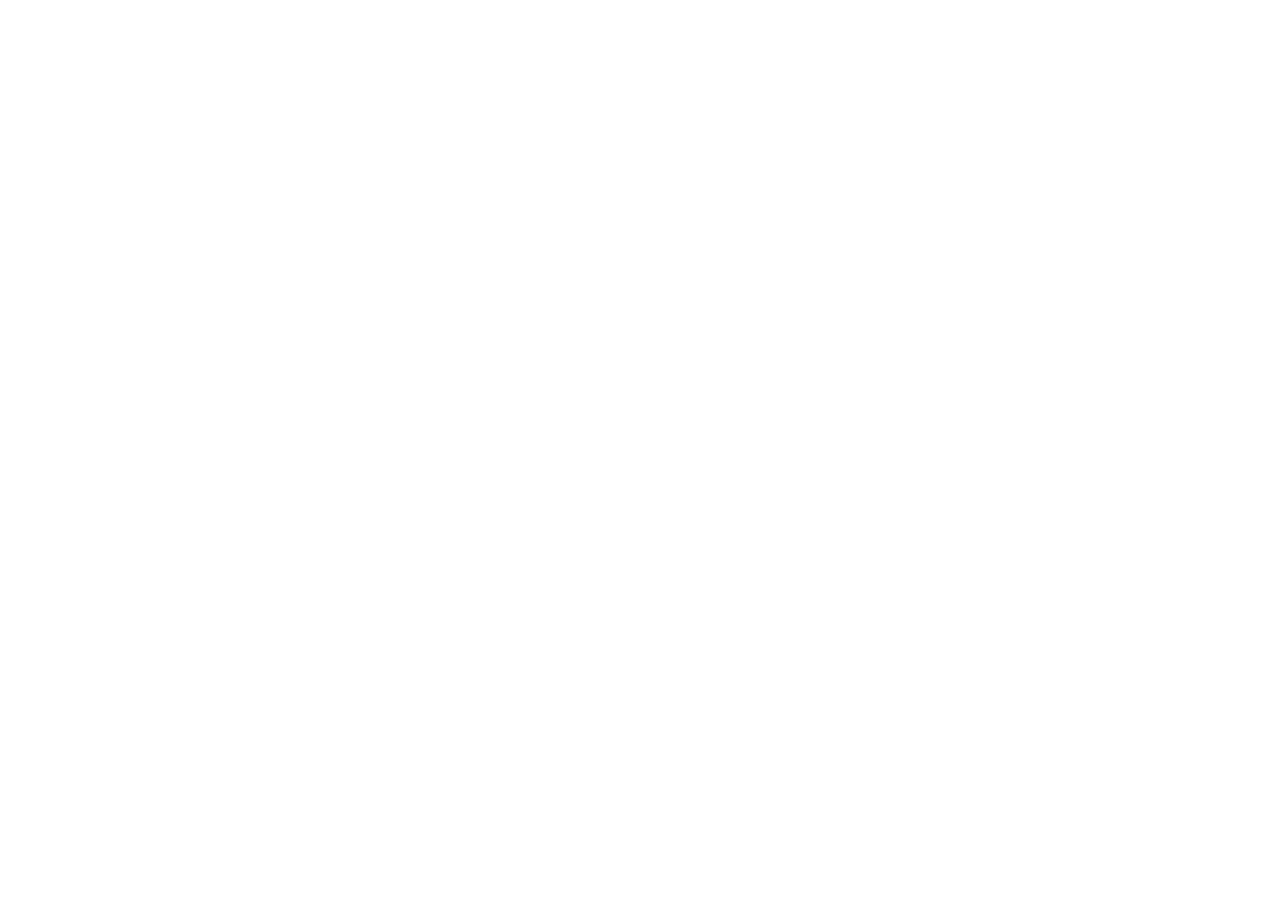
==== BonusMinesweeper/index.html @ bbf19400 "init: project files" ====
<!DOCTYPE html>
<html lang="en">

<head>
    <meta charset="UTF-8">
    <meta name="viewport" content="width=device-width, initial-scale=1.0">
    <title>Minesweeper</title>

    <link href="https://cdn.webdatarocks.com/latest/webdatarocks.min.css" rel="stylesheet" />
    <link rel="stylesheet" href="style.css" />
</head>

<body>

    <!-- ========== WEBDATAROCKS PIVOT TABLE (game board) ========== -->
    <div id="wdr-component"></div>

    <!-- WebDataRocks scripts -->
    <script src="https://cdn.webdatarocks.com/latest/webdatarocks.toolbar.min.js"></script>
    <script src="https://cdn.webdatarocks.com/latest/webdatarocks.js"></script>

    <script src="game.js"></script>

</html>
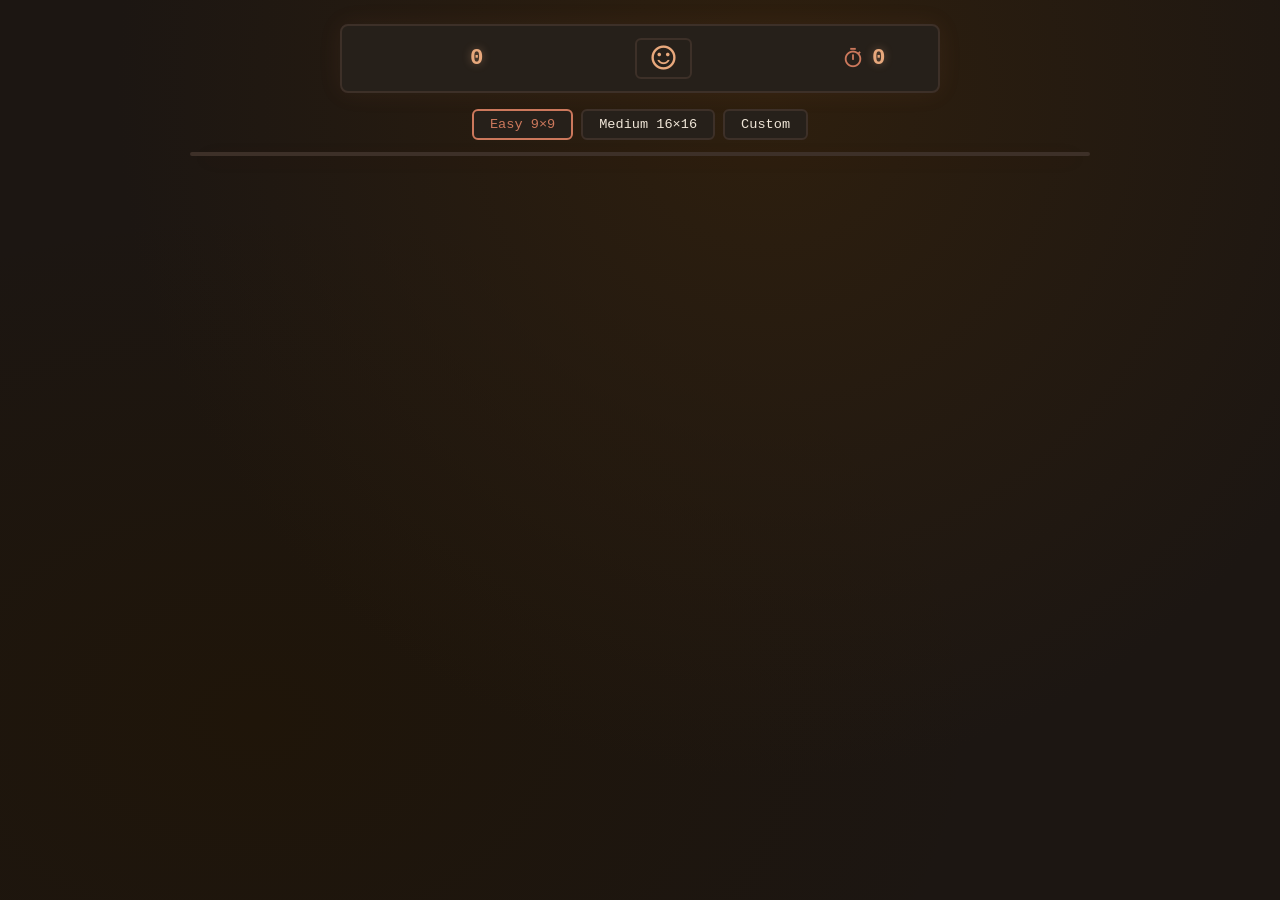
==== commit 11c45770: "feat: create base project structure" ====
--- a/BonusMinesweeper/index.html
+++ b/BonusMinesweeper/index.html
@@ -2,23 +2,56 @@
 <html lang="en">
 
 <head>
-    <meta charset="UTF-8">
-    <meta name="viewport" content="width=device-width, initial-scale=1.0">
+    <meta charset="UTF-8" />
+    <meta name="viewport" content="width=device-width, initial-scale=1.0" />
     <title>Minesweeper</title>
 
     <link href="https://cdn.webdatarocks.com/latest/webdatarocks.min.css" rel="stylesheet" />
+    <link href="https://fonts.googleapis.com/icon?family=Material+Icons" rel="stylesheet" />
     <link rel="stylesheet" href="style.css" />
 </head>
 
 <body>
 
-    <!-- ========== WEBDATAROCKS PIVOT TABLE (game board) ========== -->
+    <!-- Scoreboard -->
+    <div id="scoreboard">
+        <div class="score-block">
+            <span class="material-icons score-label">bomb</span>
+            <span id="mine-count">0</span>
+        </div>
+
+        <button id="restart-btn" title="Restart">
+            <span class="material-icons">sentiment_satisfied</span>
+        </button>
+
+        <div class="score-block">
+            <span class="material-icons score-label">timer</span>
+            <span id="timer">0</span>
+        </div>
+    </div>
+
+    <!-- Difficulty buttons -->
+    <div id="difficulty">
+        <button class="diff-btn active" data-size="9" data-mines="10">Easy 9×9</button>
+        <button class="diff-btn" data-size="16" data-mines="40">Medium 16×16</button>
+        <button class="diff-btn" data-size="custom">Custom</button>
+    </div>
+
+    <!-- Custom difficulty inputs -->
+    <div id="custom-inputs" class="hidden">
+        <label>Size: <input type="number" id="custom-size" min="5" max="24" value="12" /></label>
+        <label>Mines: <input type="number" id="custom-mines" min="1" max="200" value="20" /></label>
+        <button id="custom-apply">Apply</button>
+    </div>
+
+    <!-- WebDataRocks game board -->
     <div id="wdr-component"></div>
 
     <!-- WebDataRocks scripts -->
     <script src="https://cdn.webdatarocks.com/latest/webdatarocks.toolbar.min.js"></script>
     <script src="https://cdn.webdatarocks.com/latest/webdatarocks.js"></script>
 
-    <script src="game.js"></script>
+    <script src="script.js"></script>
+</body>
 
 </html>
--- a/BonusMinesweeper/style.css
+++ b/BonusMinesweeper/style.css
@@ -0,0 +1,212 @@
+/* =============================================
+   BASE RESET & VARIABLES
+   ============================================= */
+*,
+*::before,
+*::after {
+    box-sizing: border-box;
+    margin: 0;
+    padding: 0;
+}
+
+:root {
+    --bg: #1c1612;
+    --surface: #26201a;
+    --accent: #cc785c;
+    --accent2: #e8a87c;
+    --text: #f0e6d8;
+    --muted: #9a8878;
+    --border: #3d3028;
+    --cell-bg: #2e2419;
+    --cell-open: #1f1a14;
+    --font-main: 'Courier New', Courier, monospace;
+}
+
+body {
+    background: var(--bg);
+    background-image: radial-gradient(ellipse at 60% 10%, #2e1f0e 0%, transparent 60%),
+        radial-gradient(ellipse at 20% 80%, #1f1509 0%, transparent 50%);
+    color: var(--text);
+    font-family: var(--font-main);
+    display: flex;
+    flex-direction: column;
+    align-items: center;
+    padding: 24px 16px;
+    min-height: 100vh;
+}
+
+/* =============================================
+   SCOREBOARD
+   ============================================= */
+#scoreboard {
+    display: flex;
+    align-items: center;
+    justify-content: space-between;
+    gap: 32px;
+    background: var(--surface);
+    border: 2px solid var(--border);
+    border-radius: 8px;
+    padding: 12px 32px;
+    margin-bottom: 16px;
+    width: 100%;
+    max-width: 600px;
+    box-shadow: 0 0 24px rgba(204, 120, 92, 0.08);
+}
+
+.score-block {
+    display: flex;
+    align-items: center;
+    gap: 8px;
+    font-size: 1.4rem;
+    font-weight: bold;
+    min-width: 64px;
+}
+
+.score-block #mine-count,
+.score-block #timer {
+    color: var(--accent2);
+    letter-spacing: 2px;
+    text-shadow: 0 0 8px rgba(232, 168, 124, 0.4);
+}
+
+/* Restart button */
+#restart-btn {
+    font-size: 1.8rem;
+    background: none;
+    border: 2px solid var(--border);
+    border-radius: 6px;
+    cursor: pointer;
+    padding: 4px 12px;
+    transition: border-color 0.2s, transform 0.1s;
+}
+
+#restart-btn:hover {
+    border-color: var(--accent);
+    transform: scale(1.1);
+}
+
+#restart-btn:active {
+    transform: scale(0.95);
+}
+
+/* =============================================
+  MATERIAL ICONS
+=============================================*/
+.material-icons {
+    font-size: 1.4rem;
+    color: var(--muted);
+    user-select: none;
+}
+
+.score-label.material-icons {
+    color: var(--accent);
+}
+
+/* Restart button */
+#restart-btn {
+    font-size: 1.8rem;
+    background: none;
+    border: 2px solid var(--border);
+    border-radius: 6px;
+    cursor: pointer;
+    padding: 4px 12px;
+    display: flex;
+    align-items: center;
+    justify-content: center;
+    transition: border-color 0.2s, transform 0.1s;
+}
+
+#restart-btn .material-icons {
+    font-size: 1.8rem;
+    color: var(--accent2);
+    transition: color 0.2s;
+}
+
+#restart-btn:hover {
+    border-color: var(--accent);
+    transform: scale(1.1);
+}
+
+#restart-btn:hover .material-icons {
+    color: var(--accent);
+}
+
+#restart-btn:active {
+    transform: scale(0.95);
+}
+
+/* =============================================
+   DIFFICULTY SELECTOR
+   ============================================= */
+#difficulty {
+    display: flex;
+    gap: 8px;
+    margin-bottom: 12px;
+}
+
+.diff-btn {
+    background: var(--surface);
+    color: var(--text);
+    border: 2px solid var(--border);
+    border-radius: 6px;
+    padding: 6px 16px;
+    font-family: var(--font-main);
+    font-size: 0.85rem;
+    cursor: pointer;
+    transition: border-color 0.2s, color 0.2s;
+}
+
+.diff-btn:hover,
+.diff-btn.active {
+    border-color: var(--accent);
+    color: var(--accent);
+}
+
+/* Custom difficulty inputs */
+#custom-inputs {
+    display: flex;
+    gap: 12px;
+    align-items: center;
+    margin-bottom: 12px;
+    font-size: 0.85rem;
+}
+
+#custom-inputs input {
+    width: 60px;
+    background: var(--surface);
+    color: var(--text);
+    border: 1px solid var(--border);
+    border-radius: 4px;
+    padding: 4px 6px;
+    font-family: var(--font-main);
+    text-align: center;
+}
+
+#custom-apply {
+    background: var(--accent);
+    color: #fff;
+    border: none;
+    border-radius: 4px;
+    padding: 5px 12px;
+    cursor: pointer;
+    font-family: var(--font-main);
+}
+
+/* =============================================
+   UTILITY
+   ============================================= */
+.hidden {
+    display: none !important;
+}
+
+/* =============================================
+   WEBDATAROCKS CONTAINER
+   ============================================= */
+#wdr-component {
+    width: 100%;
+    max-width: 900px;
+    border: 2px solid var(--border);
+    border-radius: 8px;
+    overflow: hidden;
+    box-shadow: 0 4px 32px rgba(204, 120, 92, 0.06);
+}
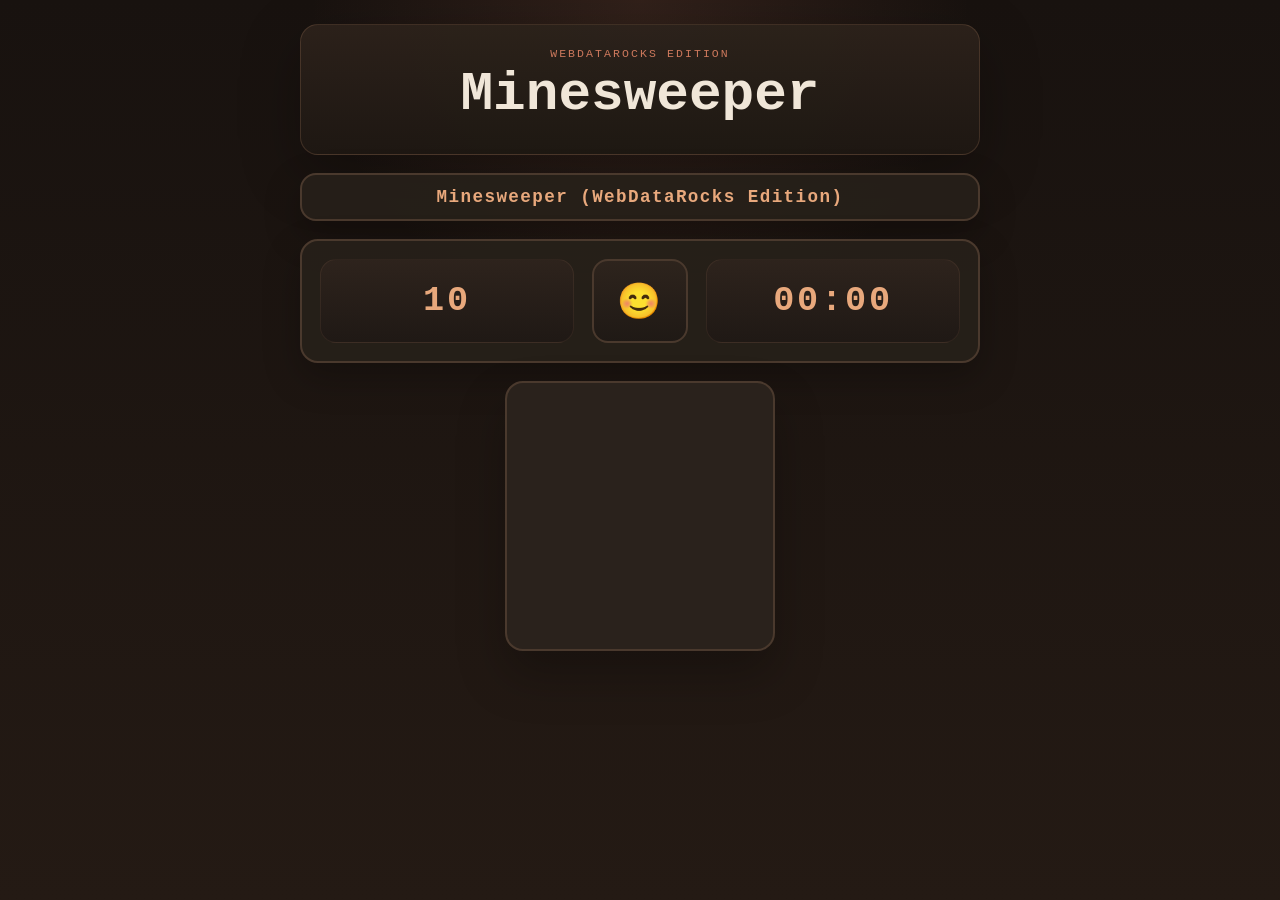
==== commit 76859891: "refactor: replace custom Minesweeper UI with WebDataRocks app shell and game dashboard" ====
--- a/BonusMinesweeper/index.html
+++ b/BonusMinesweeper/index.html
@@ -7,50 +7,33 @@
     <title>Minesweeper</title>
 
     <link href="https://cdn.webdatarocks.com/latest/webdatarocks.min.css" rel="stylesheet" />
-    <link href="https://fonts.googleapis.com/icon?family=Material+Icons" rel="stylesheet" />
     <link rel="stylesheet" href="style.css" />
 </head>
 
 <body>
+    <main class="app-shell">
+        <section class="hero">
+            <p class="eyebrow">WebDataRocks Edition</p>
+            <h1>Minesweeper</h1>
+        </section>
 
-    <!-- Scoreboard -->
-    <div id="scoreboard">
-        <div class="score-block">
-            <span class="material-icons score-label">bomb</span>
-            <span id="mine-count">0</span>
-        </div>
+        <section id="scoreboard">
+            <h2>Minesweeper (WebDataRocks Edition)</h2>
+        </section>
 
-        <button id="restart-btn" title="Restart">
-            <span class="material-icons">sentiment_satisfied</span>
-        </button>
+        <section id="game-dashboard" aria-label="Game dashboard">
+            <div id="mines-counter">10</div>
+            <button id="smiley-btn" aria-label="Restart game">😊</button>
+            <div id="timer">00:00</div>
+        </section>
 
-        <div class="score-block">
-            <span class="material-icons score-label">timer</span>
-            <span id="timer">0</span>
-        </div>
-    </div>
+        <section class="board-wrap">
+            <div id="wdr-component"></div>
+        </section>
+    </main>
 
-    <!-- Difficulty buttons -->
-    <div id="difficulty">
-        <button class="diff-btn active" data-size="9" data-mines="10">Easy 9×9</button>
-        <button class="diff-btn" data-size="16" data-mines="40">Medium 16×16</button>
-        <button class="diff-btn" data-size="custom">Custom</button>
-    </div>
-
-    <!-- Custom difficulty inputs -->
-    <div id="custom-inputs" class="hidden">
-        <label>Size: <input type="number" id="custom-size" min="5" max="24" value="12" /></label>
-        <label>Mines: <input type="number" id="custom-mines" min="1" max="200" value="20" /></label>
-        <button id="custom-apply">Apply</button>
-    </div>
-
-    <!-- WebDataRocks game board -->
-    <div id="wdr-component"></div>
-
-    <!-- WebDataRocks scripts -->
     <script src="https://cdn.webdatarocks.com/latest/webdatarocks.toolbar.min.js"></script>
     <script src="https://cdn.webdatarocks.com/latest/webdatarocks.js"></script>
-
     <script src="script.js"></script>
 </body>
 
--- a/BonusMinesweeper/style.css
+++ b/BonusMinesweeper/style.css
@@ -1,6 +1,3 @@
-/* =============================================
-   BASE RESET & VARIABLES
-   ============================================= */
 *,
 *::before,
 *::after {
@@ -11,202 +8,246 @@
 
 :root {
     --bg: #1c1612;
-    --surface: #26201a;
+    --surface: rgba(38, 32, 26, 0.92);
+    --surface-2: #2a221c;
     --accent: #cc785c;
-    --accent2: #e8a87c;
+    --accent-2: #e8a87c;
     --text: #f0e6d8;
     --muted: #9a8878;
-    --border: #3d3028;
-    --cell-bg: #2e2419;
-    --cell-open: #1f1a14;
-    --font-main: 'Courier New', Courier, monospace;
+    --border: #4a392d;
+    --shadow: rgba(0, 0, 0, 0.25);
 }
 
 body {
-    background: var(--bg);
-    background-image: radial-gradient(ellipse at 60% 10%, #2e1f0e 0%, transparent 60%),
-        radial-gradient(ellipse at 20% 80%, #1f1509 0%, transparent 50%);
+    min-height: 100vh;
+    background:
+        radial-gradient(circle at top, rgba(204, 120, 92, 0.14), transparent 30%),
+        linear-gradient(180deg, #18120f 0%, #241a14 100%);
     color: var(--text);
-    font-family: var(--font-main);
+    font-family: "Courier New", Courier, monospace;
+    padding: 24px 16px 40px;
+}
+
+.app-shell {
+    width: min(100%, 860px);
+    margin: 0 auto;
     display: flex;
     flex-direction: column;
     align-items: center;
-    padding: 24px 16px;
-    min-height: 100vh;
-}
-
-/* =============================================
-   SCOREBOARD
-   ============================================= */
+    gap: 18px;
+}
+
+.hero {
+    width: min(100%, 680px);
+    text-align: center;
+    padding: 22px 24px;
+    border: 1px solid rgba(232, 168, 124, 0.16);
+    border-radius: 18px;
+    background: linear-gradient(180deg, rgba(44, 34, 27, 0.96), rgba(30, 24, 19, 0.96));
+    box-shadow: 0 18px 60px var(--shadow);
+}
+
+.eyebrow {
+    color: var(--accent);
+    letter-spacing: 0.18em;
+    text-transform: uppercase;
+    font-size: 0.72rem;
+    margin-bottom: 8px;
+}
+
+.hero h1 {
+    font-size: clamp(2.2rem, 6vw, 3.4rem);
+    line-height: 1;
+    margin-bottom: 10px;
+}
+
+.subtitle {
+    color: var(--muted);
+    max-width: 52ch;
+    margin: 0 auto;
+    line-height: 1.5;
+}
+
+#scoreboard,
+#game-dashboard {
+    width: min(100%, 680px);
+}
+
 #scoreboard {
-    display: flex;
+    text-align: center;
+    padding: 12px 20px;
+    border: 2px solid var(--border);
+    border-radius: 16px;
+    background: var(--surface);
+    box-shadow: 0 14px 36px var(--shadow);
+}
+
+#scoreboard h2 {
+    font-size: 1.1rem;
+    color: var(--accent-2);
+    letter-spacing: 0.08em;
+}
+
+#game-dashboard {
+    display: grid;
+    grid-template-columns: 1fr auto 1fr;
     align-items: center;
-    justify-content: space-between;
-    gap: 32px;
+    gap: 18px;
+    padding: 18px;
+    border: 2px solid var(--border);
+    border-radius: 18px;
     background: var(--surface);
-    border: 2px solid var(--border);
-    border-radius: 8px;
-    padding: 12px 32px;
-    margin-bottom: 16px;
-    width: 100%;
-    max-width: 600px;
-    box-shadow: 0 0 24px rgba(204, 120, 92, 0.08);
-}
-
-.score-block {
-    display: flex;
-    align-items: center;
-    gap: 8px;
-    font-size: 1.4rem;
-    font-weight: bold;
-    min-width: 64px;
-}
-
-.score-block #mine-count,
-.score-block #timer {
-    color: var(--accent2);
-    letter-spacing: 2px;
-    text-shadow: 0 0 8px rgba(232, 168, 124, 0.4);
-}
-
-/* Restart button */
-#restart-btn {
-    font-size: 1.8rem;
-    background: none;
-    border: 2px solid var(--border);
-    border-radius: 6px;
-    cursor: pointer;
-    padding: 4px 12px;
-    transition: border-color 0.2s, transform 0.1s;
-}
-
-#restart-btn:hover {
-    border-color: var(--accent);
-    transform: scale(1.1);
-}
-
-#restart-btn:active {
-    transform: scale(0.95);
-}
-
-/* =============================================
-  MATERIAL ICONS
-=============================================*/
-.material-icons {
-    font-size: 1.4rem;
-    color: var(--muted);
-    user-select: none;
-}
-
-.score-label.material-icons {
-    color: var(--accent);
-}
-
-/* Restart button */
-#restart-btn {
-    font-size: 1.8rem;
-    background: none;
-    border: 2px solid var(--border);
-    border-radius: 6px;
-    cursor: pointer;
-    padding: 4px 12px;
+    box-shadow: 0 14px 36px var(--shadow);
+}
+
+#mines-counter,
+#timer,
+#smiley-btn {
+    min-height: 84px;
     display: flex;
     align-items: center;
     justify-content: center;
-    transition: border-color 0.2s, transform 0.1s;
-}
-
-#restart-btn .material-icons {
-    font-size: 1.8rem;
-    color: var(--accent2);
-    transition: color 0.2s;
-}
-
-#restart-btn:hover {
+    border: 1px solid rgba(232, 168, 124, 0.08);
+    border-radius: 16px;
+    background: linear-gradient(180deg, rgba(46, 36, 29, 0.95), rgba(31, 25, 21, 0.95));
+    color: var(--accent-2);
+    font-size: clamp(1.6rem, 4vw, 2.2rem);
+    font-weight: bold;
+    letter-spacing: 0.08em;
+}
+
+#smiley-btn {
+    width: 96px;
+    cursor: pointer;
+    border: 2px solid var(--border);
+}
+
+#smiley-btn:hover {
     border-color: var(--accent);
-    transform: scale(1.1);
-}
-
-#restart-btn:hover .material-icons {
-    color: var(--accent);
-}
-
-#restart-btn:active {
-    transform: scale(0.95);
-}
-
-/* =============================================
-   DIFFICULTY SELECTOR
-   ============================================= */
-#difficulty {
+}
+
+.board-wrap {
+    width: 100%;
     display: flex;
-    gap: 8px;
-    margin-bottom: 12px;
-}
-
-.diff-btn {
-    background: var(--surface);
+    justify-content: center;
+}
+
+#wdr-component {
+    position: relative;
+    width: 270px;
+    height: 270px;
+    border: 2px solid var(--border);
+    border-radius: 18px;
+    overflow: hidden;
+    background: var(--surface-2);
+    box-shadow: 0 24px 48px var(--shadow);
+}
+
+.cell {
+    width: 30px;
+    height: 30px;
+    line-height: 30px;
+    text-align: center;
+    cursor: pointer;
+    font-weight: bold;
+    box-sizing: border-box;
     color: var(--text);
-    border: 2px solid var(--border);
-    border-radius: 6px;
-    padding: 6px 16px;
-    font-family: var(--font-main);
-    font-size: 0.85rem;
-    cursor: pointer;
-    transition: border-color 0.2s, color 0.2s;
-}
-
-.diff-btn:hover,
-.diff-btn.active {
-    border-color: var(--accent);
-    color: var(--accent);
-}
-
-/* Custom difficulty inputs */
-#custom-inputs {
-    display: flex;
-    gap: 12px;
-    align-items: center;
-    margin-bottom: 12px;
-    font-size: 0.85rem;
-}
-
-#custom-inputs input {
-    width: 60px;
-    background: var(--surface);
-    color: var(--text);
-    border: 1px solid var(--border);
-    border-radius: 4px;
-    padding: 4px 6px;
-    font-family: var(--font-main);
-    text-align: center;
-}
-
-#custom-apply {
-    background: var(--accent);
-    color: #fff;
-    border: none;
-    border-radius: 4px;
-    padding: 5px 12px;
-    cursor: pointer;
-    font-family: var(--font-main);
-}
-
-/* =============================================
-   UTILITY
-   ============================================= */
-.hidden {
+}
+
+.cell.hidden {
+    background-color: #2e2419;
+    border: 2px solid;
+    border-top-color: #5e4b3e;
+    border-left-color: #5e4b3e;
+    border-bottom-color: #1a140f;
+    border-right-color: #1a140f;
+}
+
+.cell.revealed {
+    background: #1f1a14;
+    border: 1px solid #31261d;
+}
+
+.cell.revealed.n1 {
+    color: #6ab0f5;
+}
+
+.cell.revealed.n2 {
+    color: #7ec87e;
+}
+
+.cell.revealed.n3 {
+    color: #f5826a;
+}
+
+.cell.revealed.n4 {
+    color: #9b7fe8;
+}
+
+.cell.revealed.n5 {
+    color: #e87e7e;
+}
+
+.cell.revealed.n6 {
+    color: #7ecfc8;
+}
+
+.cell.revealed.n7 {
+    color: #d4b8a0;
+}
+
+.cell.revealed.n8 {
+    color: #9a8878;
+}
+
+.cell.flagged {
+    color: var(--accent-2);
+}
+
+.cell.questioned {
+    color: #d4b8a0;
+}
+
+#wdr-component .wdr-cell {
+    padding: 0 !important;
+    min-width: 30px !important;
+    width: 30px !important;
+    height: 30px !important;
+    background: #241d18 !important;
+    border: none !important;
+}
+
+#wdr-component .wdr-header {
+    padding: 0 !important;
+    min-width: 30px !important;
     display: none !important;
 }
 
-/* =============================================
-   WEBDATAROCKS CONTAINER
-   ============================================= */
-#wdr-component {
-    width: 100%;
-    max-width: 900px;
-    border: 2px solid var(--border);
-    border-radius: 8px;
-    overflow: hidden;
-    box-shadow: 0 4px 32px rgba(204, 120, 92, 0.06);
-}+#wdr-component .wdr-empty,
+#wdr-component .wdr-blank,
+#wdr-component .wdr-icon,
+#wdr-component #wdr-sheet-headers,
+#wdr-component #wdr-rows-sheet,
+#wdr-component .wdr-grid-title,
+#wdr-component .wdr-pivot-title,
+#wdr-component .wdr-auto-calculation-bar,
+#wdr-component .wdr-header-c,
+#wdr-component .wdr-header-r {
+    display: none !important;
+}
+
+#wdr-component #wdr-cols-sheet {
+    position: absolute !important;
+    left: -100px !important;
+    top: -60px !important;
+}
+
+@media (max-width: 640px) {
+    #game-dashboard {
+        grid-template-columns: 1fr;
+    }
+
+    #smiley-btn {
+        width: 100%;
+    }
+}
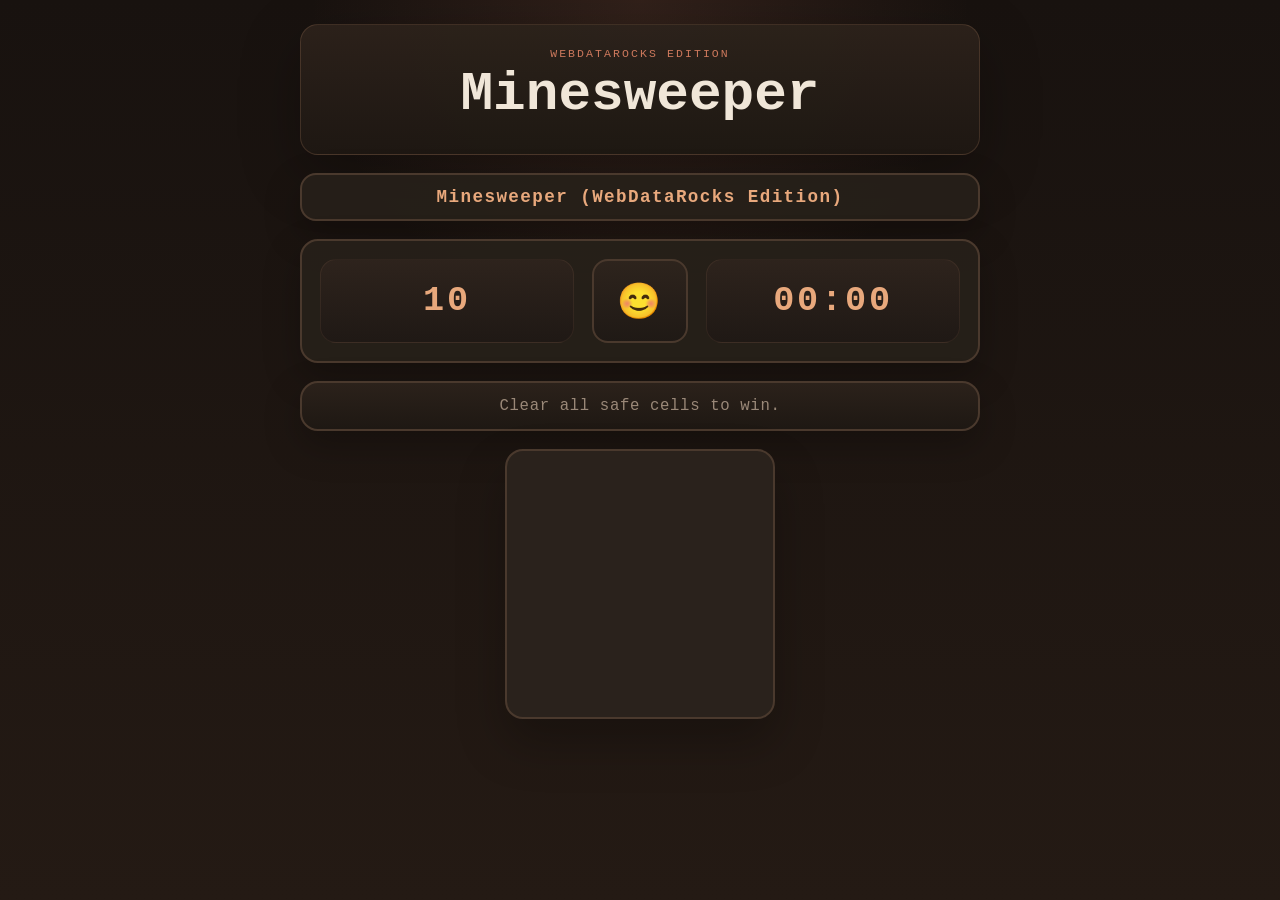
==== commit 3b843806: "feat: implement game end states with win/loss" ====
--- a/BonusMinesweeper/index.html
+++ b/BonusMinesweeper/index.html
@@ -27,6 +27,10 @@
             <div id="timer">00:00</div>
         </section>
 
+        <section id="game-status" class="game-status" aria-live="polite">
+            <p id="status-label">Clear all safe cells to win.</p>
+        </section>
+
         <section class="board-wrap">
             <div id="wdr-component"></div>
         </section>
@@ -37,4 +41,4 @@
     <script src="script.js"></script>
 </body>
 
-</html>+</html>
--- a/BonusMinesweeper/style.css
+++ b/BonusMinesweeper/style.css
@@ -12,6 +12,8 @@
     --surface-2: #2a221c;
     --accent: #cc785c;
     --accent-2: #e8a87c;
+    --success: #83d483;
+    --danger: #f08b7d;
     --text: #f0e6d8;
     --muted: #9a8878;
     --border: #4a392d;
@@ -69,7 +71,8 @@
 }
 
 #scoreboard,
-#game-dashboard {
+#game-dashboard,
+.game-status {
     width: min(100%, 680px);
 }
 
@@ -126,6 +129,42 @@
     border-color: var(--accent);
 }
 
+.game-status {
+    padding: 14px 18px;
+    border: 2px solid var(--border);
+    border-radius: 18px;
+    background: linear-gradient(180deg, rgba(44, 34, 27, 0.96), rgba(30, 24, 19, 0.96));
+    box-shadow: 0 14px 36px var(--shadow);
+    text-align: center;
+    transition: border-color 180ms ease, transform 180ms ease, box-shadow 180ms ease;
+}
+
+.game-status p {
+    color: var(--muted);
+    font-size: 0.98rem;
+    letter-spacing: 0.04em;
+}
+
+.game-status.is-win {
+    border-color: rgba(131, 212, 131, 0.5);
+    box-shadow: 0 18px 40px rgba(70, 124, 70, 0.28);
+    transform: translateY(-2px);
+}
+
+.game-status.is-win p {
+    color: var(--success);
+}
+
+.game-status.is-lose {
+    border-color: rgba(240, 139, 125, 0.5);
+    box-shadow: 0 18px 40px rgba(120, 54, 44, 0.3);
+    transform: translateY(-2px);
+}
+
+.game-status.is-lose p {
+    color: var(--danger);
+}
+
 .board-wrap {
     width: 100%;
     display: flex;
@@ -141,6 +180,19 @@
     overflow: hidden;
     background: var(--surface-2);
     box-shadow: 0 24px 48px var(--shadow);
+    transition: border-color 180ms ease, box-shadow 180ms ease, transform 180ms ease;
+}
+
+#wdr-component.is-win {
+    border-color: rgba(131, 212, 131, 0.58);
+    box-shadow: 0 28px 60px rgba(70, 124, 70, 0.3);
+    transform: translateY(-2px);
+}
+
+#wdr-component.is-lose {
+    border-color: rgba(240, 139, 125, 0.58);
+    box-shadow: 0 28px 60px rgba(120, 54, 44, 0.32);
+    transform: translateY(-2px);
 }
 
 .cell {
@@ -211,10 +263,6 @@
 #wdr-component .wdr-cell {
     padding: 0 !important;
     min-width: 30px !important;
-    width: 30px !important;
-    height: 30px !important;
-    background: #241d18 !important;
-    border: none !important;
 }
 
 #wdr-component .wdr-header {
@@ -224,22 +272,8 @@
 }
 
 #wdr-component .wdr-empty,
-#wdr-component .wdr-blank,
-#wdr-component .wdr-icon,
-#wdr-component #wdr-sheet-headers,
-#wdr-component #wdr-rows-sheet,
-#wdr-component .wdr-grid-title,
-#wdr-component .wdr-pivot-title,
-#wdr-component .wdr-auto-calculation-bar,
-#wdr-component .wdr-header-c,
-#wdr-component .wdr-header-r {
+#wdr-component .wdr-blank {
     display: none !important;
-}
-
-#wdr-component #wdr-cols-sheet {
-    position: absolute !important;
-    left: -100px !important;
-    top: -60px !important;
 }
 
 @media (max-width: 640px) {
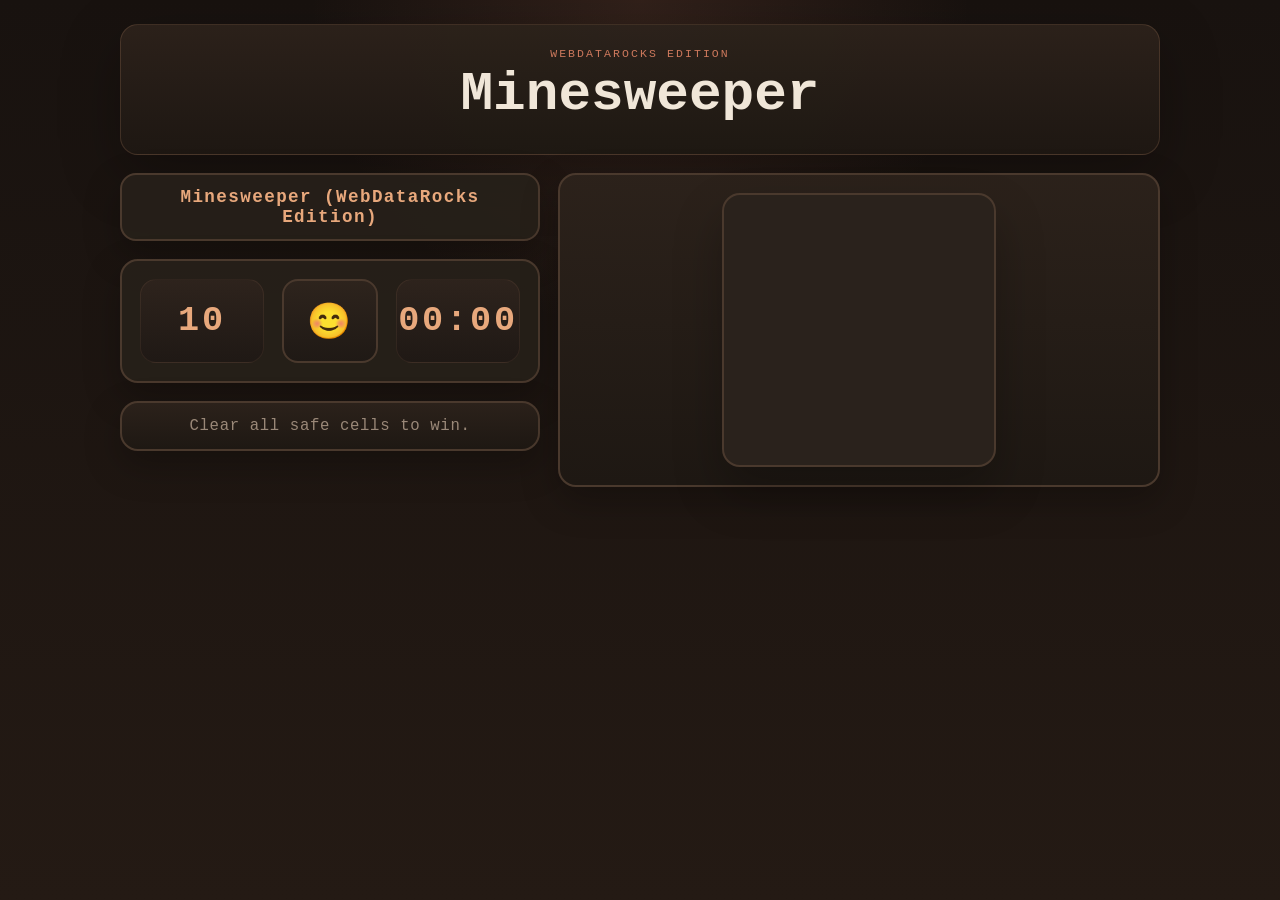
==== commit 95d4cff7: "refactor: implement responsive side-by-side layout grid" ====
--- a/BonusMinesweeper/index.html
+++ b/BonusMinesweeper/index.html
@@ -17,22 +17,28 @@
             <h1>Minesweeper</h1>
         </section>
 
-        <section id="scoreboard">
-            <h2>Minesweeper (WebDataRocks Edition)</h2>
-        </section>
+        <section class="layout-grid">
+            <div class="layout-column layout-column--info">
+                <section id="scoreboard">
+                    <h2>Minesweeper (WebDataRocks Edition)</h2>
+                </section>
 
-        <section id="game-dashboard" aria-label="Game dashboard">
-            <div id="mines-counter">10</div>
-            <button id="smiley-btn" aria-label="Restart game">😊</button>
-            <div id="timer">00:00</div>
-        </section>
+                <section id="game-dashboard" aria-label="Game dashboard">
+                    <div id="mines-counter">10</div>
+                    <button id="smiley-btn" aria-label="Restart game">😊</button>
+                    <div id="timer">00:00</div>
+                </section>
 
-        <section id="game-status" class="game-status" aria-live="polite">
-            <p id="status-label">Clear all safe cells to win.</p>
-        </section>
+                <section id="game-status" class="game-status" aria-live="polite">
+                    <p id="status-label">Clear all safe cells to win.</p>
+                </section>
+            </div>
 
-        <section class="board-wrap">
-            <div id="wdr-component"></div>
+            <div class="layout-column layout-column--board">
+                <section class="board-wrap">
+                    <div id="wdr-component"></div>
+                </section>
+            </div>
         </section>
     </main>
 
--- a/BonusMinesweeper/style.css
+++ b/BonusMinesweeper/style.css
@@ -31,16 +31,15 @@
 }
 
 .app-shell {
-    width: min(100%, 860px);
+    width: min(100%, 1040px);
     margin: 0 auto;
     display: flex;
     flex-direction: column;
-    align-items: center;
     gap: 18px;
 }
 
 .hero {
-    width: min(100%, 680px);
+    width: 100%;
     text-align: center;
     padding: 22px 24px;
     border: 1px solid rgba(232, 168, 124, 0.16);
@@ -63,17 +62,26 @@
     margin-bottom: 10px;
 }
 
-.subtitle {
-    color: var(--muted);
-    max-width: 52ch;
-    margin: 0 auto;
-    line-height: 1.5;
+.layout-grid {
+    width: 100%;
+    display: grid;
+    grid-template-columns: minmax(320px, 420px) minmax(320px, 1fr);
+    gap: 18px;
+    align-items: start;
+}
+
+.layout-column {
+    display: flex;
+    flex-direction: column;
+    gap: 18px;
+    min-width: 0;
 }
 
 #scoreboard,
 #game-dashboard,
-.game-status {
-    width: min(100%, 680px);
+.game-status,
+.board-wrap {
+    width: 100%;
 }
 
 #scoreboard {
@@ -166,15 +174,21 @@
 }
 
 .board-wrap {
-    width: 100%;
     display: flex;
     justify-content: center;
+    align-items: center;
+    min-height: 100%;
+    padding: 18px;
+    border: 2px solid var(--border);
+    border-radius: 18px;
+    background: linear-gradient(180deg, rgba(44, 34, 27, 0.96), rgba(30, 24, 19, 0.96));
+    box-shadow: 0 14px 36px var(--shadow);
 }
 
 #wdr-component {
     position: relative;
-    width: 270px;
-    height: 270px;
+    width: 274px;
+    height: 274px;
     border: 2px solid var(--border);
     border-radius: 18px;
     overflow: hidden;
@@ -260,6 +274,42 @@
     color: #d4b8a0;
 }
 
+@media (max-width: 820px) {
+    .layout-grid {
+        grid-template-columns: 1fr;
+    }
+
+    .layout-column--board {
+        order: 2;
+    }
+}
+
+@media (max-width: 560px) {
+    body {
+        padding: 16px 12px 32px;
+    }
+
+    .hero,
+    #scoreboard,
+    #game-dashboard,
+    .game-status,
+    .board-wrap {
+        border-radius: 16px;
+    }
+
+    #game-dashboard {
+        grid-template-columns: 1fr;
+    }
+
+    #smiley-btn {
+        width: 100%;
+    }
+
+    .board-wrap {
+        padding: 14px;
+    }
+}
+
 #wdr-component .wdr-cell {
     padding: 0 !important;
     min-width: 30px !important;
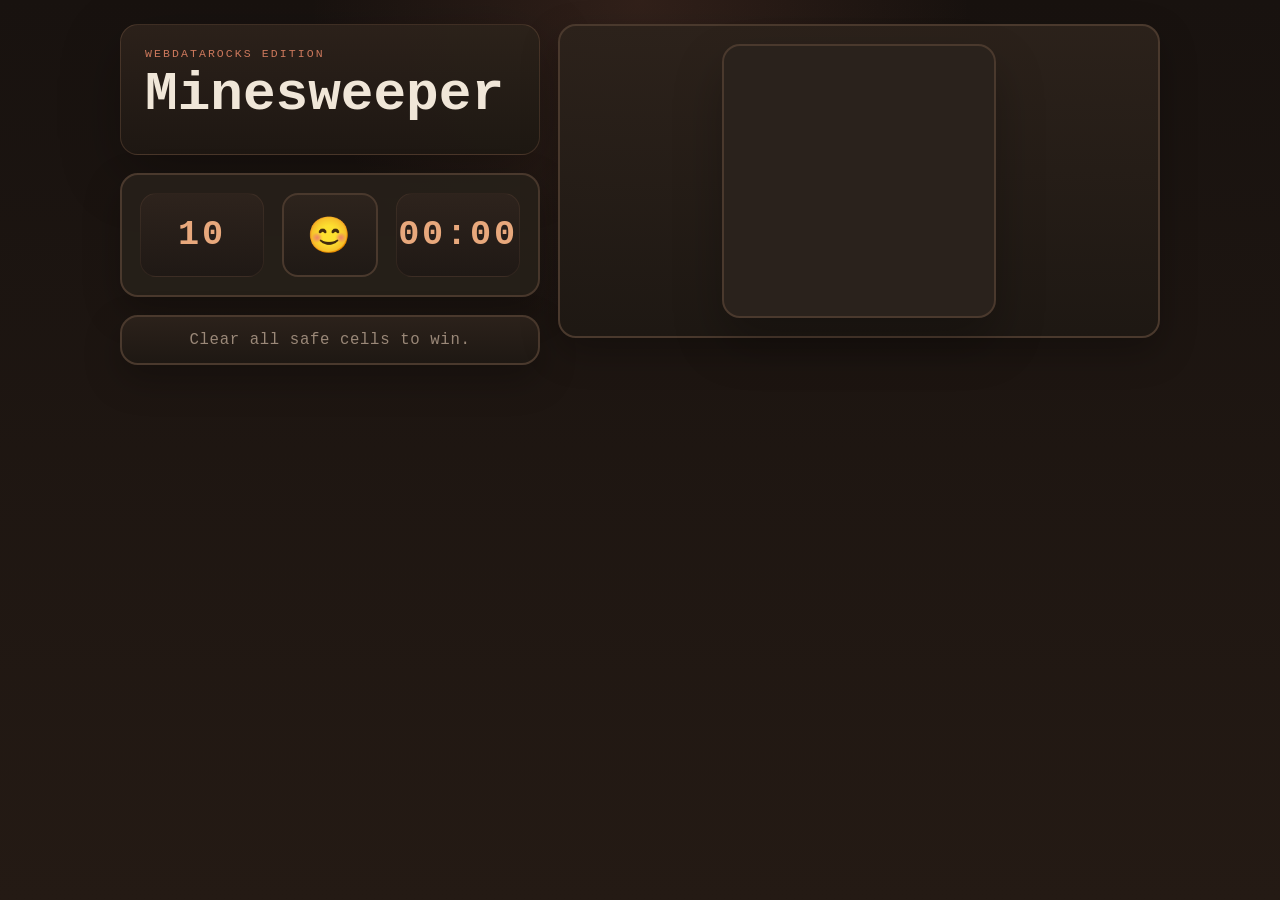
==== commit 09489517: "refactor: remove scoreboard section" ====
--- a/BonusMinesweeper/index.html
+++ b/BonusMinesweeper/index.html
@@ -12,15 +12,11 @@
 
 <body>
     <main class="app-shell">
-        <section class="hero">
-            <p class="eyebrow">WebDataRocks Edition</p>
-            <h1>Minesweeper</h1>
-        </section>
-
         <section class="layout-grid">
             <div class="layout-column layout-column--info">
-                <section id="scoreboard">
-                    <h2>Minesweeper (WebDataRocks Edition)</h2>
+                <section class="hero">
+                    <p class="eyebrow">WebDataRocks Edition</p>
+                    <h1>Minesweeper</h1>
                 </section>
 
                 <section id="game-dashboard" aria-label="Game dashboard">
@@ -47,4 +43,4 @@
     <script src="script.js"></script>
 </body>
 
-</html>
+</html>
--- a/BonusMinesweeper/style.css
+++ b/BonusMinesweeper/style.css
@@ -62,6 +62,12 @@
     margin-bottom: 10px;
 }
 
+@media (min-width: 821px) {
+    .hero {
+        text-align: left;
+    }
+}
+
 .layout-grid {
     width: 100%;
     display: grid;
@@ -77,26 +83,10 @@
     min-width: 0;
 }
 
-#scoreboard,
 #game-dashboard,
 .game-status,
 .board-wrap {
     width: 100%;
-}
-
-#scoreboard {
-    text-align: center;
-    padding: 12px 20px;
-    border: 2px solid var(--border);
-    border-radius: 16px;
-    background: var(--surface);
-    box-shadow: 0 14px 36px var(--shadow);
-}
-
-#scoreboard h2 {
-    font-size: 1.1rem;
-    color: var(--accent-2);
-    letter-spacing: 0.08em;
 }
 
 #game-dashboard {
@@ -290,7 +280,6 @@
     }
 
     .hero,
-    #scoreboard,
     #game-dashboard,
     .game-status,
     .board-wrap {
@@ -334,4 +323,4 @@
     #smiley-btn {
         width: 100%;
     }
-}
+}
